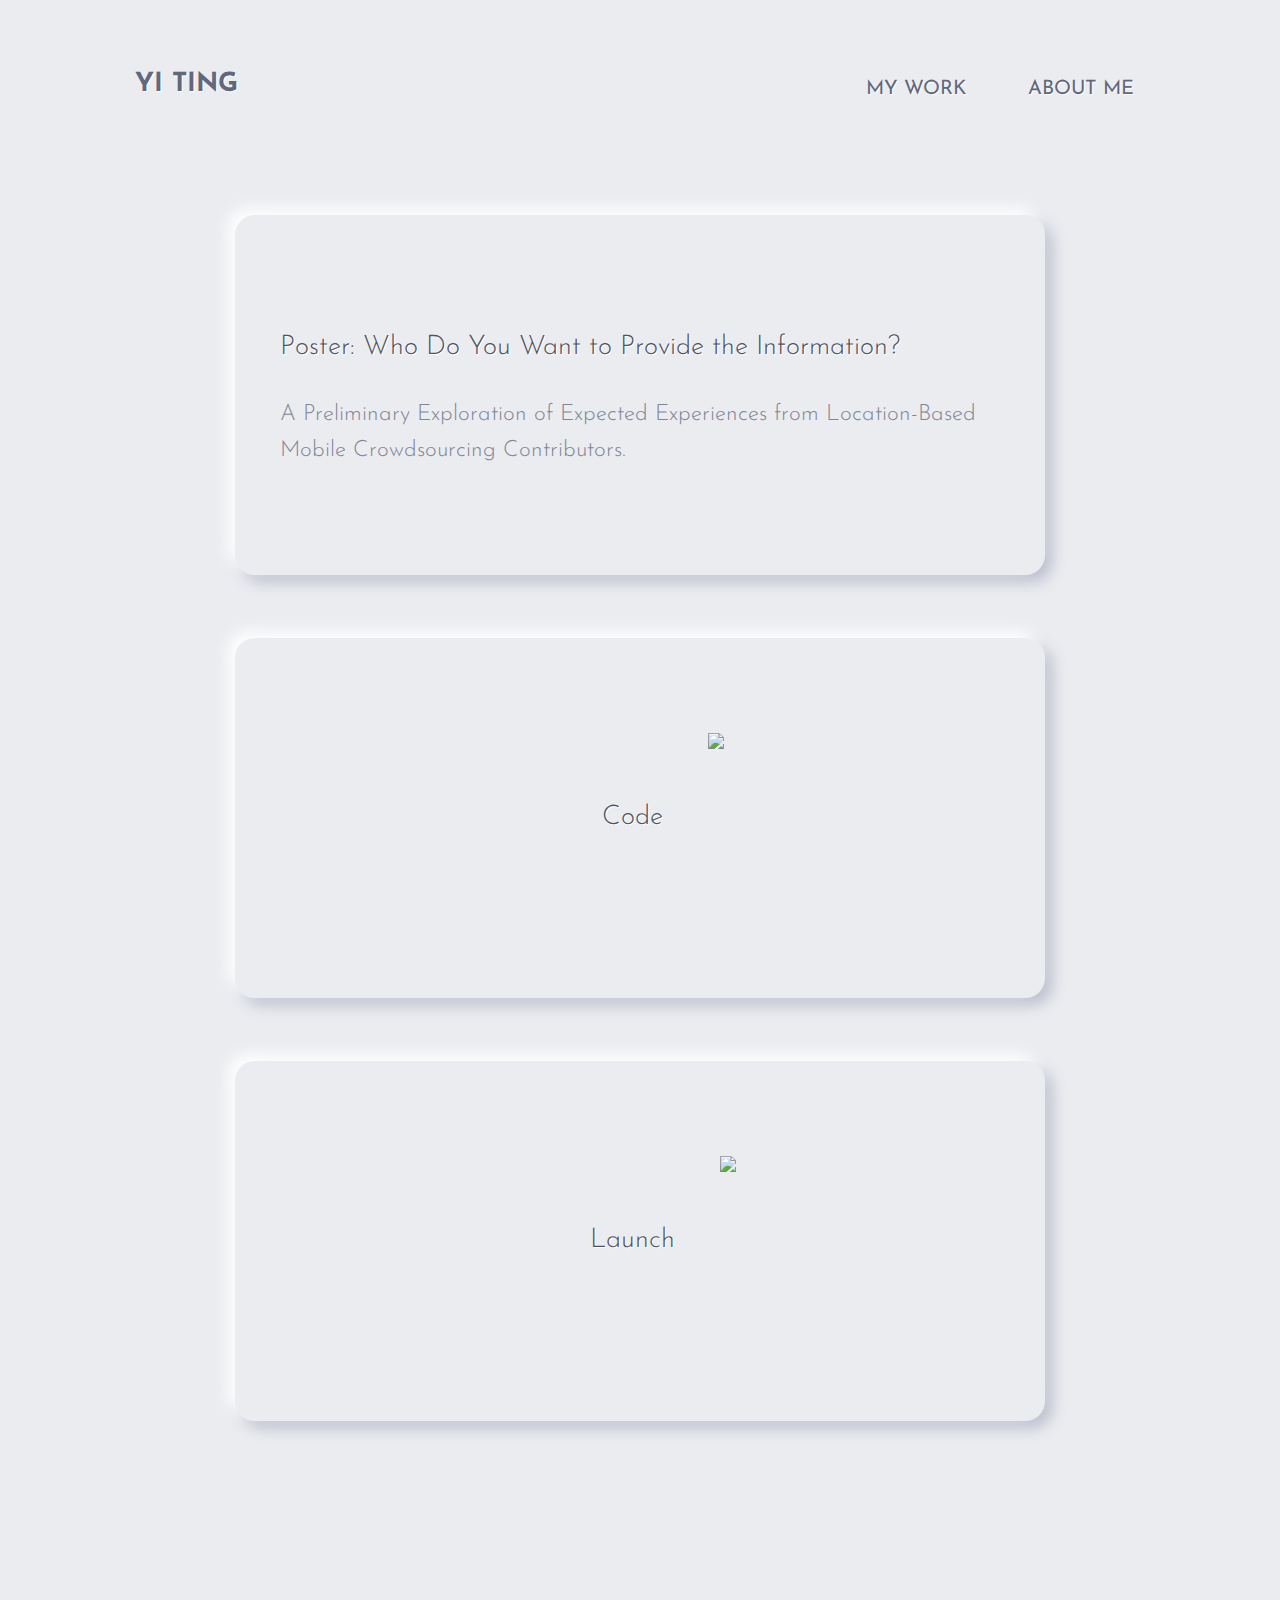
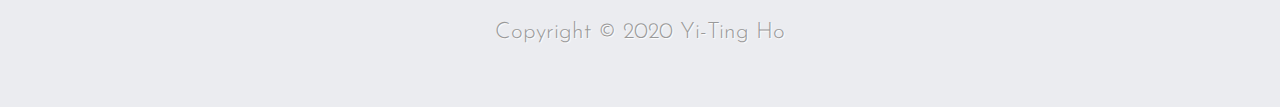
==== index.html @ 6560e0d9 "Add files via upload" ====
<!doctype html>
<html>

<!-- Head -->
<head>
    <meta charset="utf-8">
    <meta content="IE=edge,chrome=1" http-equiv="X-UA-Compatible">
    <link rel="stylesheet" type="text/css" href="index.css">
    <link href="https://fonts.googleapis.com/css2?family=Josefin+Sans:wght@100;200;300;400&family=Poppins:wght@300;400&display=swap" rel="stylesheet" rel="stylesheet">

<!-- Title -->    
    <title>Yi-Ting</title>
    <!-- <link rel="shortcut icon" type="image/x-icon" href="https://img.icons8.com/fluent-systems-filled/100/000000/kawaii-french-fries.png"/> -->
    <link rel="canonical" href="https://yitingtw.github.io"/>

</head>


<!-- Body -->
<body>
    <div class="page">
    <!-- Navigation -->
    <nav>
        <div class="nav-container">
            <div class="nav-left">
                <a href="index.html">
                  <h3>Yi Ting</h3>
                </a>
            </div>
            <div class="nav-right">
                <ul>
                  <li><a href="index.html">My Work</a></li>
                  <li><a href="index.html">About Me</a></li>
                </ul>
            </div>
        </div>
    </nav>
    

<!-- Header -->
    <header>
        
    </header>
    <div class="content-container">
        <div class="container">
            <div class="card">
                <div class="face"><a href="tourgether.html"></a>
                    <div class="content" id="tourgether" style="cursor: pointer;" onclick="window.location='tourgether.html';">
                        <!-- img src="https://github.com/Jhonierpc/WebDevelopment/blob/master/CSS%20Card%20Hover%20Effects/img/design_128.png?raw=true"> -->
                        <h3>Poster: Who Do You Want to Provide the Information?</h3>
                        <p class="card-note">A Preliminary Exploration of Expected Experiences from Location-Based Mobile Crowdsourcing Contributors.</p>
                    </div>
                </div>

            </div>
            <div class="card">
                <div class="face">
                    <div class="content">
                        <img src="https://github.com/Jhonierpc/WebDevelopment/blob/master/CSS%20Card%20Hover%20Effects/img/code_128.png?raw=true">
                        <h3>Code</h3>
                    </div>
                </div>
                
            </div>
            <div class="card">
                <div class="face">
                    <div class="content">
                        <img src="https://github.com/Jhonierpc/WebDevelopment/blob/master/CSS%20Card%20Hover%20Effects/img/launch_128.png?raw=true">
                        <h3>Launch</h3>
                    </div>
                </div>
               
            </div>
        </div>
    </div>
    <!-- Footer -->
    <footer class="footer">
      <div class="copyright">Copyright © 2020 Yi-Ting Ho</div>
      <div class="social-media">
        <a href="https://dribbble.com/bunnieabc"><img src="#" alt=""></a>
        <a href="https://github.com/bunnieabc"><img src="#" alt=""></a>
        <a href="mailto:yhl437@nyu.edu"><img src="#" alt=""></a>
        <a href="https://www.linkedin.com/in/yu-hsuan-lin-06772ab8/"><img src="#" alt=""></a>
      </div>
    </footer>

    </div>
</body>



</html>
---- index.css ----
/*
$color-red: #AE1100;
$color-bg: #EBECF0;
$color-bg-dark: #AEB1BC;;
$color-shadow: #BABECC;
$color-white: #FFF;
$color-content: #4E5263
$color-content: #61677C;
$color-content: #818596
$color-content-note: #9A9DAB;
*/

body{
    user-select: none;

    min-height: 100vh;
    margin: 0;
    padding: 0;
    background: #EBECF0;
    display: flex;
    justify-content: center;
    align-items: flex-start;
    font-family: 'Josefin Sans', sans-serif;
}

.page{
    flex-direction: column;
    width: 100vw;
}


/*Nav Style*/

.nav-container{
    
    margin: 0;
    padding: 0;
    position: relative;
    display: flex;
    flex-direction: row;
    justify-content: space-between;
}
nav ul{
    margin-right: 15vmin;

}
nav li{
    display: inline-block;
    margin-left: 4vmin;
    margin-top: 7vmin;
}

nav a{
    color: #61677C;
}

.nav-right a{
    font-size: 2.2vmin;
    text-decoration: none;
    text-transform: uppercase;
    text-shadow: 1px 1px 1px #FFF;
    border-radius: 1.2vmin;
    transition: all 0.2s ease-in-out;
    padding: 1.2vmin;
    padding-top: 1.7vmin;
    cursor: pointer;
}

.nav-right a:hover{
    box-shadow: -2px -2px 5px #FFF, 2px 2px 5px #BABECC;
    opacity: 0.7;
}

.nav-right a:active{
    box-shadow: inset 1px 1px 2px #BABECC, inset -1px -1px 2px #FFF;
   
}

.nav-left a{
    float: left;
    position: relative;
    text-decoration: none;
    text-transform: uppercase;
    margin-top: 5vmin;
    margin-left: 15vmin;
    font-size: 2.5vmin;
    text-shadow: 1px 1px #FFF
}

/*Content Style*/



.content-container{
    min-height: 100vh;
    min-width: 100vw;
    position: relative;
    margin: 0;
    display: flex;
    flex-direction: column;
    justify-content: center;
    align-items:center;
    margin-top: 3vmin;
}

.container .card .face{
    position: relative;
    cursor:pointer;

    width: 90vmin;
    height: 40vmin;
    border-radius: 20px;
    transition: 1s;

    position: relative;
    background: #EBECF0;

    display: flex;
    justify-content: center;
    align-items: center;
    box-shadow: -7px -7px 15px #FFF,  7px 7px 15px #BABECC;
    transition: all 0.2s ease-in-out;
    margin: 7vmin 0 0;

}

.container .card:hover .face{
    box-shadow: -2px -2px 5px #FFF, 2px 2px 5px #BABECC;
}

.container .card:active .face{
    box-shadow: inset 1px 1px 2px #BABECC, inset -1px -1px 2px #FFF;
}

.container .card .face .content{
    opacity: 1;
    transition: 0.5s;
}

.container .card:hover .face .content{
    opacity: 0.5;
}

.container .card .face .content img{
    margin: 10px 0 0;
    max-width: 100px;
    /*justify-content: center;*/
    /*align-items: center;*/
}

.container .card .face .content h3{
    float: left;
    padding: 5vmin;
    color: #4E5263;
    line-height: 5vmin;
    text-shadow: 1px 1px #FFF/*, -1px -1px #444*/;
    text-align: center;
    font-size: 3vmin;
    font-weight: 300;
}

.container .card .face .content p{
    float: left;
    padding: 5vmin;
    margin-top: -10vmin;
    color: #818596;
    line-height: 4vmin;
    /*text-shadow: 1px 1px #FFF/*, -1px -1px #444*/;*/
    text-align: center;
    font-size: 2.5vmin;
    font-weight: 300;

}


/*Footer*/
.footer{
    position: relative;
    color: #999;
    font-size: 2.5vmin;
    font-weight: 300;
    text-shadow: 1px 1px 1px #FFF;
    padding-top: 200px;
    padding-bottom: 40px;
    display: flex;
    flex-wrap: wrap;
    align-items: center;
    text-align: center;
    justify-content: center;
    bottom: 0px;
}

.copyright {
  width: 100%;
}
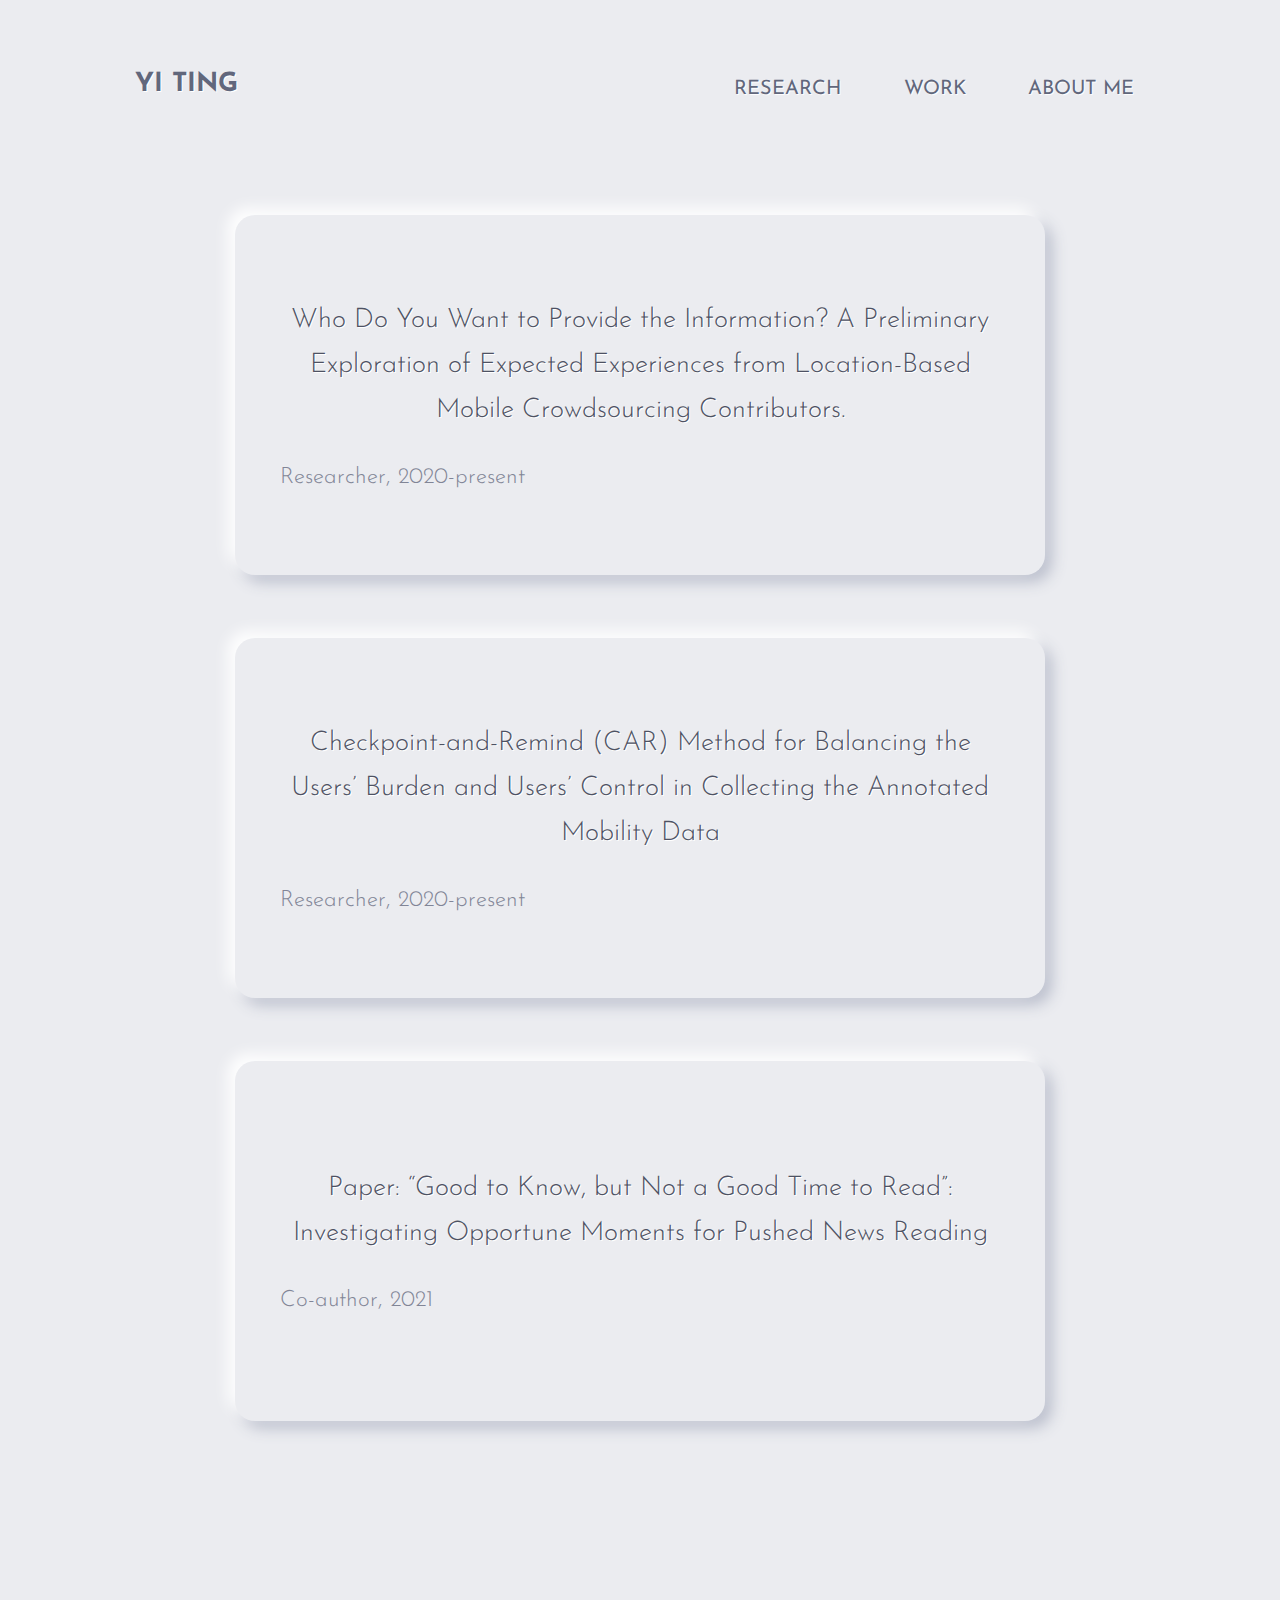
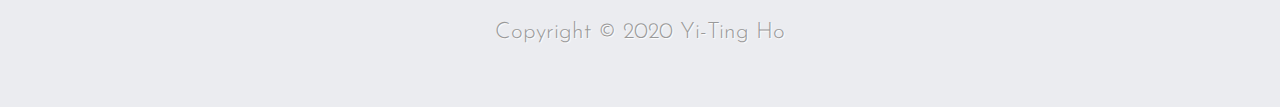
==== commit 969769f0: "1/4" ====
--- a/index.html
+++ b/index.html
@@ -29,7 +29,8 @@
             </div>
             <div class="nav-right">
                 <ul>
-                  <li><a href="index.html">My Work</a></li>
+                  <li><a href="index.html">Research</a></li>
+                  <li><a href="index.html">Work</a></li>
                   <li><a href="index.html">About Me</a></li>
                 </ul>
             </div>
@@ -47,8 +48,8 @@
                 <div class="face"><a href="tourgether.html"></a>
                     <div class="content" id="tourgether" style="cursor: pointer;" onclick="window.location='tourgether.html';">
                         <!-- img src="https://github.com/Jhonierpc/WebDevelopment/blob/master/CSS%20Card%20Hover%20Effects/img/design_128.png?raw=true"> -->
-                        <h3>Poster: Who Do You Want to Provide the Information?</h3>
-                        <p class="card-note">A Preliminary Exploration of Expected Experiences from Location-Based Mobile Crowdsourcing Contributors.</p>
+                        <h3>Who Do You Want to Provide the Information? A Preliminary Exploration of Expected Experiences from Location-Based Mobile Crowdsourcing Contributors.</h3>
+                        <p class="card-note">Researcher, 2020-present</p>
                     </div>
                 </div>
 
@@ -56,17 +57,18 @@
             <div class="card">
                 <div class="face">
                     <div class="content">
-                        <img src="https://github.com/Jhonierpc/WebDevelopment/blob/master/CSS%20Card%20Hover%20Effects/img/code_128.png?raw=true">
-                        <h3>Code</h3>
+                        <img src="">
+                        <h3>Checkpoint-and-Remind (CAR) Method for Balancing the Users’ Burden and Users’ Control in Collecting the Annotated Mobility Data</h3>
+                        <p class="card-note">Researcher, 2020-present</p>
                     </div>
                 </div>
-                
             </div>
             <div class="card">
                 <div class="face">
                     <div class="content">
-                        <img src="https://github.com/Jhonierpc/WebDevelopment/blob/master/CSS%20Card%20Hover%20Effects/img/launch_128.png?raw=true">
-                        <h3>Launch</h3>
+                        <img src="">
+                        <h3>Paper: “Good to Know, but Not a Good Time to Read”: Investigating Opportune Moments for Pushed News Reading</h3>
+                        <p class="card-note">Co-author, 2021</p>
                     </div>
                 </div>
                
--- a/index.css
+++ b/index.css
@@ -173,6 +173,8 @@
 }
 
 
+
+
 /*Footer*/
 .footer{
     position: relative;
